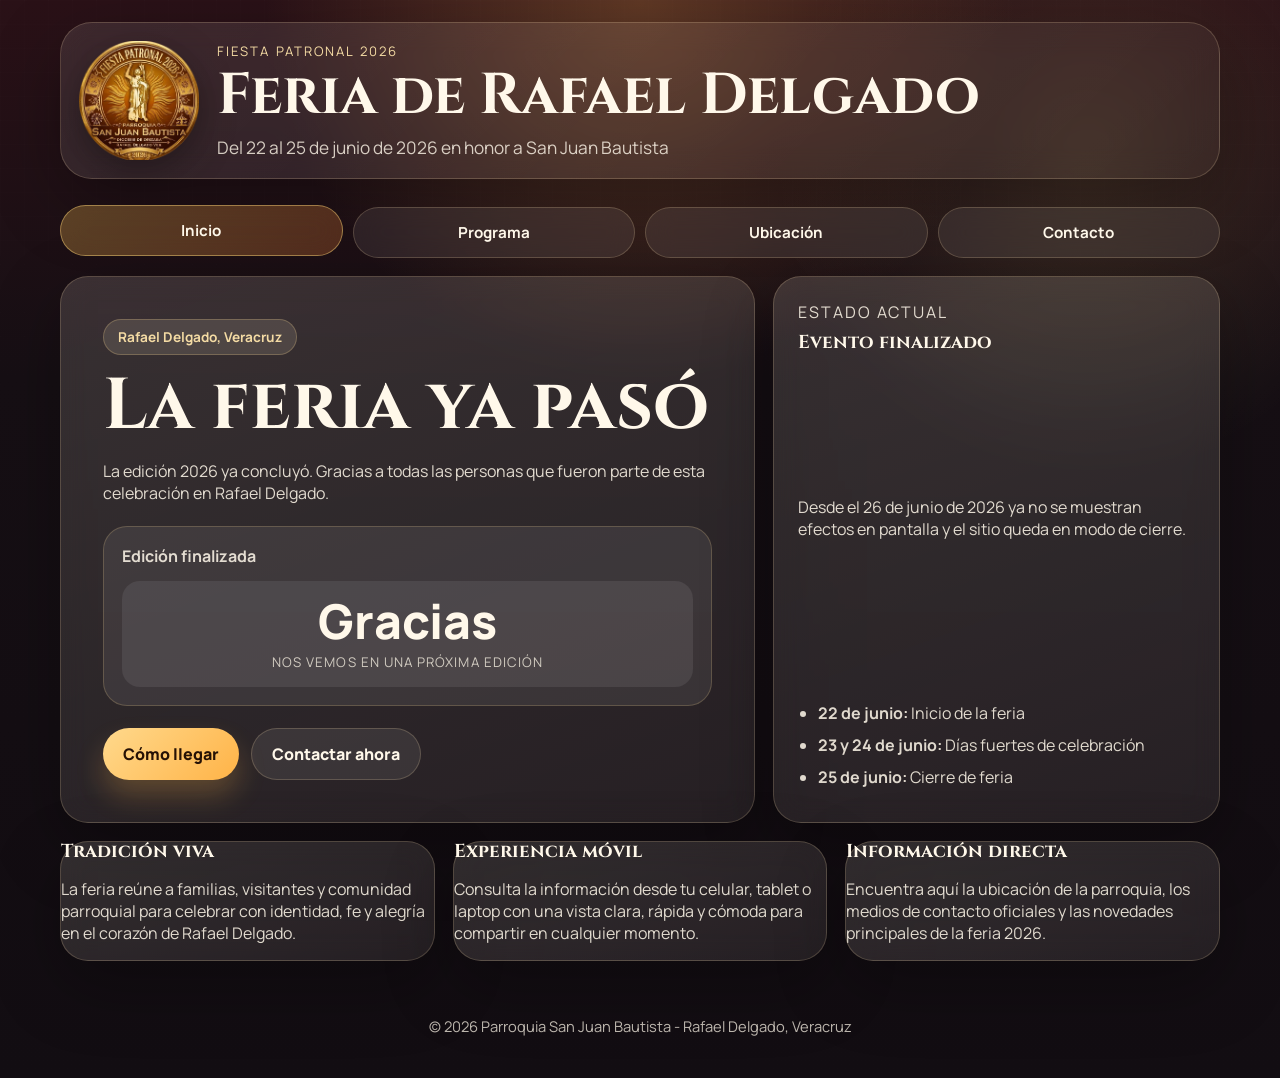
==== index.html @ 19fdaf2d "Fiesta_Patronal_RD" ====
<!DOCTYPE html>
<html lang="es">
<head>
    <meta charset="UTF-8">
    <meta name="viewport" content="width=device-width, initial-scale=1.0">
    <link rel="icon" type="image/png" href="LOGO_N.png">
    <title>Inicio - Feria Patronal Rafael Delgado 2026</title>
    <link rel="stylesheet" href="estilos.css">
</head>
<body class="inicio-body">
    <div class="efectos" id="fx-root" aria-hidden="true"></div>

    <header class="site-header">
        <div class="brand-wrap">
            <img src="LOGO_N.png" alt="Logo de la Parroquia San Juan Bautista" class="brand-logo">
            <div class="brand-copy">
                <p class="eyebrow">Fiesta Patronal 2026</p>
                <h1>Feria de Rafael Delgado</h1>
                <p class="brand-subtitle">Del 22 al 25 de junio de 2026 en honor a San Juan Bautista</p>
            </div>
        </div>
    </header>

    <nav class="site-nav" aria-label="Navegación principal">
        <a href="index.html" class="is-active">Inicio</a>
        <a href="programa.html">Programa</a>
        <a href="ubicacion.html">Ubicación</a>
        <a href="contacto.html">Contacto</a>
    </nav>

    <main>
        <section class="hero hero-inicio">
            <div class="hero-copy">
                <span class="pill">Rafael Delgado, Veracruz</span>
                <h2 id="estado-feria-titulo">La cuenta regresiva ya comenzó</h2>
                <p id="estado-feria-texto">
                    Nos estamos preparando para vivir una feria llena de fe, tradición, música y convivencia familiar.
                </p>

                <div class="countdown-card" id="countdown-card">
                    <p class="countdown-label">Faltan para el 22 de junio de 2026</p>
                    <div class="countdown-grid" id="countdown" aria-live="polite">
                        <div class="time-box">
                            <span id="dias">0</span>
                            <small>Días</small>
                        </div>
                        <div class="time-box">
                            <span id="horas">0</span>
                            <small>Horas</small>
                        </div>
                        <div class="time-box">
                            <span id="minutos">0</span>
                            <small>Minutos</small>
                        </div>
                        <div class="time-box">
                            <span id="segundos">0</span>
                            <small>Segundos</small>
                        </div>
                    </div>
                </div>

                <div class="hero-actions">
                    <a href="ubicacion.html" class="btn btn-primary">Cómo llegar</a>
                    <a href="contacto.html" class="btn btn-secondary">Contactar ahora</a>
                </div>
            </div>

            <aside class="hero-panel" id="hero-panel">
                <div class="panel-top">
                    <p class="panel-kicker">Estado actual</p>
                    <h3 id="panel-title">Preparativos en marcha</h3>
                </div>
                <p id="panel-text">
                    Muy pronto compartiremos el programa completo para que puedas planear tu visita con tiempo.
                </p>
                <ul class="mini-agenda">
                    <li><strong>22 de junio:</strong> Inicio de la feria</li>
                    <li><strong>23 y 24 de junio:</strong> Días fuertes de celebración</li>
                    <li><strong>25 de junio:</strong> Cierre de feria</li>
                </ul>
            </aside>
        </section>

        <section class="feature-grid">
            <article class="info-card">
                <h3>Tradición viva</h3>
                <p>La feria reúne a familias, visitantes y comunidad parroquial para celebrar con identidad, fe y alegría en el corazón de Rafael Delgado.</p>
            </article>
            <article class="info-card">
                <h3>Experiencia móvil</h3>
                <p>Consulta la información desde tu celular, tablet o laptop con una vista clara, rápida y cómoda para compartir en cualquier momento.</p>
            </article>
            <article class="info-card">
                <h3>Información directa</h3>
                <p>Encuentra aquí la ubicación de la parroquia, los medios de contacto oficiales y las novedades principales de la feria 2026.</p>
            </article>
        </section>
    </main>

    <footer class="site-footer">
        <p>© 2026 Parroquia San Juan Bautista - Rafael Delgado, Veracruz</p>
    </footer>

    <script src="inicio.js"></script>
</body>
</html>
---- estilos.css ----
@import url('https://fonts.googleapis.com/css2?family=Cinzel:wght@500;700&family=Manrope:wght@400;500;700;800&display=swap');

:root {
    --cream: #fff8ea;
    --sand: #f4dba4;
    --gold: #d9a92f;
    --amber: #ff8a3d;
    --wine: #5f1f20;
    --forest: #17352d;
    --night: #120d12;
    --navy: #19233f;
    --panel: rgba(255, 248, 234, 0.08);
    --panel-strong: rgba(255, 248, 234, 0.14);
    --border: rgba(255, 222, 173, 0.2);
    --shadow: 0 24px 70px rgba(0, 0, 0, 0.28);
    --radius-lg: 28px;
    --content-width: 1160px;
}

* {
    box-sizing: border-box;
}

html {
    scroll-behavior: smooth;
}

body {
    margin: 0;
    min-height: 100vh;
    color: var(--cream);
    font-family: 'Manrope', sans-serif;
    background:
        radial-gradient(circle at top, rgba(255, 173, 77, 0.25), transparent 30%),
        radial-gradient(circle at 85% 15%, rgba(255, 230, 120, 0.12), transparent 22%),
        linear-gradient(180deg, #2a1117 0%, #160f14 35%, #120d12 100%);
}

body::before {
    content: "";
    position: fixed;
    inset: 0;
    pointer-events: none;
    background-image:
        linear-gradient(rgba(255, 255, 255, 0.02) 1px, transparent 1px),
        linear-gradient(90deg, rgba(255, 255, 255, 0.02) 1px, transparent 1px);
    background-size: 24px 24px;
    mask-image: linear-gradient(to bottom, rgba(0, 0, 0, 0.45), transparent 85%);
}

.inicio-body.celebracion-dia-22 {
    background:
        radial-gradient(circle at top, rgba(255, 198, 78, 0.34), transparent 28%),
        radial-gradient(circle at 15% 20%, rgba(255, 119, 119, 0.18), transparent 18%),
        linear-gradient(180deg, #33121a 0%, #170d1c 42%, #120d12 100%);
}

.inicio-body.celebracion-dia-fuerte {
    background:
        radial-gradient(circle at top, rgba(255, 102, 126, 0.35), transparent 28%),
        radial-gradient(circle at 80% 18%, rgba(255, 205, 84, 0.22), transparent 18%),
        linear-gradient(180deg, #2d1025 0%, #161024 45%, #0f0c16 100%);
}

.inicio-body.cierre-feria {
    background:
        radial-gradient(circle at top, rgba(124, 199, 255, 0.18), transparent 28%),
        radial-gradient(circle at 85% 15%, rgba(255, 207, 117, 0.18), transparent 20%),
        linear-gradient(180deg, #18223e 0%, #132034 38%, #101820 100%);
}

.site-header,
.site-nav,
main,
.site-footer {
    position: relative;
    z-index: 2;
}

.site-header,
.site-nav,
.page-shell,
.site-footer,
.hero,
.feature-grid {
    width: min(calc(100% - 24px), var(--content-width));
    margin-inline: auto;
}

.site-header {
    padding: 22px 0 14px;
}

.brand-wrap {
    display: flex;
    align-items: center;
    gap: 18px;
    background: linear-gradient(135deg, rgba(255, 255, 255, 0.1), rgba(255, 255, 255, 0.04));
    border: 1px solid var(--border);
    border-radius: 32px;
    box-shadow: var(--shadow);
    padding: 18px;
    backdrop-filter: blur(14px);
}

.brand-logo {
    width: clamp(82px, 18vw, 120px);
    height: auto;
    flex-shrink: 0;
    filter: drop-shadow(0 10px 18px rgba(0, 0, 0, 0.35));
}

.small-logo {
    width: clamp(72px, 15vw, 96px);
}

.eyebrow {
    margin: 0 0 6px;
    color: var(--sand);
    font-size: 0.82rem;
    letter-spacing: 0.16em;
    text-transform: uppercase;
}

.brand-copy h1,
.hero-copy h2,
.info-card h2,
.contact-card h2,
.info-card h3,
.panel-top h3 {
    margin: 0;
    font-family: 'Cinzel', serif;
    line-height: 1.05;
}

.brand-copy h1 {
    font-size: clamp(1.8rem, 6vw, 3.6rem);
}

.brand-subtitle {
    margin: 10px 0 0;
    max-width: 720px;
    color: rgba(255, 248, 234, 0.8);
    font-size: clamp(0.96rem, 2.8vw, 1.08rem);
}

.site-nav {
    position: sticky;
    top: 10px;
    z-index: 4;
    display: grid;
    grid-template-columns: repeat(4, 1fr);
    gap: 10px;
    margin-top: 14px;
}

.site-nav a {
    text-align: center;
    text-decoration: none;
    color: var(--cream);
    background: rgba(255, 255, 255, 0.08);
    border: 1px solid var(--border);
    border-radius: 999px;
    padding: 14px 10px;
    font-weight: 700;
    font-size: 0.95rem;
    backdrop-filter: blur(14px);
    transition: transform 0.22s ease, background 0.22s ease, border-color 0.22s ease;
}

.site-nav a:hover,
.site-nav a:focus-visible,
.site-nav a.is-active {
    background: linear-gradient(135deg, rgba(255, 195, 86, 0.28), rgba(255, 138, 61, 0.24));
    border-color: rgba(255, 218, 123, 0.45);
    transform: translateY(-2px);
}

main {
    padding: 18px 0 40px;
}

.hero {
    display: grid;
    gap: 18px;
}

.hero-inicio {
    grid-template-columns: minmax(0, 1.4fr) minmax(280px, 0.9fr);
    align-items: stretch;
}

.hero-copy,
.hero-panel,
.info-card,
.contact-card {
    background: linear-gradient(160deg, var(--panel-strong), var(--panel));
    border: 1px solid var(--border);
    border-radius: var(--radius-lg);
    box-shadow: var(--shadow);
    backdrop-filter: blur(14px);
}

.hero-copy {
    padding: clamp(24px, 5vw, 42px);
}

.pill {
    display: inline-flex;
    align-items: center;
    gap: 8px;
    padding: 8px 14px;
    border-radius: 999px;
    background: rgba(255, 245, 215, 0.12);
    border: 1px solid rgba(255, 215, 141, 0.24);
    color: var(--sand);
    font-weight: 700;
    font-size: 0.85rem;
}

.hero-copy h2 {
    margin-top: 14px;
    font-size: clamp(2rem, 6vw, 4.5rem);
}

.hero-copy p,
.hero-panel p,
.info-card p,
.detail-list,
.mini-agenda {
    color: rgba(255, 248, 234, 0.86);
    font-size: 1rem;
}

.countdown-card {
    margin-top: 22px;
    padding: 18px;
    border-radius: 24px;
    background: rgba(255, 252, 245, 0.08);
    border: 1px solid rgba(255, 219, 145, 0.2);
}

.countdown-label {
    margin: 0 0 14px;
    color: var(--sand);
    font-weight: 700;
}

.countdown-grid {
    display: grid;
    grid-template-columns: repeat(4, minmax(0, 1fr));
    gap: 12px;
}

.time-box {
    padding: 16px 10px;
    border-radius: 18px;
    text-align: center;
    background: rgba(255, 255, 255, 0.08);
}

.time-box span {
    display: block;
    font-size: clamp(1.6rem, 7vw, 3rem);
    font-weight: 800;
    line-height: 1;
}

.time-box small {
    display: block;
    margin-top: 8px;
    color: rgba(255, 248, 234, 0.74);
    text-transform: uppercase;
    letter-spacing: 0.08em;
}

.hero-actions {
    display: flex;
    flex-wrap: wrap;
    gap: 12px;
    margin-top: 22px;
}

.btn {
    display: inline-flex;
    align-items: center;
    justify-content: center;
    min-height: 52px;
    padding: 14px 20px;
    border-radius: 999px;
    text-decoration: none;
    font-weight: 800;
    transition: transform 0.2s ease;
}

.btn:hover,
.btn:focus-visible {
    transform: translateY(-2px);
}

.btn-primary {
    color: #261105;
    background: linear-gradient(135deg, #ffd98c, #ffb347);
    box-shadow: 0 16px 28px rgba(255, 179, 71, 0.24);
}

.btn-secondary {
    color: var(--cream);
    background: rgba(255, 255, 255, 0.08);
    border: 1px solid var(--border);
}

.hero-panel {
    padding: 24px;
    display: flex;
    flex-direction: column;
    justify-content: space-between;
}

.panel-kicker {
    margin: 0 0 10px;
    color: var(--sand);
    text-transform: uppercase;
    letter-spacing: 0.12em;
    font-size: 0.78rem;
}

.mini-agenda,
.detail-list {
    margin: 18px 0 0;
    padding-left: 20px;
}

.mini-agenda li,
.detail-list li {
    margin-bottom: 10px;
}

.feature-grid,
.contact-grid,
.location-grid {
    display: grid;
    gap: 18px;
    margin-top: 18px;
}

.feature-grid {
    grid-template-columns: repeat(3, minmax(0, 1fr));
}

.page-shell {
    padding: 18px 0 42px;
}

.single-column {
    display: grid;
}

.contact-intro {
    margin-top: 18px;
}

.spotlight-card,
.map-card,
.address-card,
.contact-card {
    padding: clamp(22px, 4vw, 34px);
}

.location-grid {
    grid-template-columns: 1.1fr 0.9fr;
}

.contact-grid {
    grid-template-columns: repeat(2, minmax(0, 1fr));
}

.contact-card {
    display: flex;
    align-items: center;
    gap: 18px;
    color: var(--cream);
    text-decoration: none;
}

.map-embed-wrap {
    margin: 22px 0 18px;
    border-radius: 22px;
    overflow: hidden;
    border: 1px solid var(--border);
    min-height: 320px;
    background: rgba(255, 255, 255, 0.06);
}

.map-embed-wrap iframe {
    display: block;
    width: 100%;
    height: 320px;
    border: 0;
}

.icon-badge {
    width: 72px;
    height: 72px;
    border-radius: 22px;
    display: inline-flex;
    align-items: center;
    justify-content: center;
    flex-shrink: 0;
}

.icon-badge svg {
    width: 36px;
    height: 36px;
    fill: currentColor;
}

.facebook-icon {
    background: linear-gradient(135deg, #2d6bff, #1842a0);
    color: #fff;
}

.whatsapp-icon {
    background: linear-gradient(135deg, #48de72, #109f4e);
    color: #fff;
}

.site-footer {
    padding: 0 0 28px;
    text-align: center;
    color: rgba(255, 248, 234, 0.72);
    font-size: 0.92rem;
}

.efectos {
    position: fixed;
    inset: 0;
    pointer-events: none;
    overflow: hidden;
    z-index: 1;
}

.particle,
.balloon,
.firework-burst {
    position: absolute;
    will-change: transform, opacity;
}

.particle {
    width: 10px;
    height: 16px;
    border-radius: 4px;
    opacity: 0.92;
    animation: fall linear forwards;
}

.balloon {
    width: 34px;
    height: 44px;
    border-radius: 50% 50% 48% 48%;
    opacity: 0.9;
    animation: floatUp linear forwards;
    box-shadow: inset -6px -8px 0 rgba(255, 255, 255, 0.16);
}

.balloon::after {
    content: "";
    position: absolute;
    left: 50%;
    top: 42px;
    width: 2px;
    height: 70px;
    background: rgba(255, 255, 255, 0.45);
    transform: translateX(-50%);
}

.firework-burst {
    width: 10px;
    height: 10px;
    border-radius: 50%;
    animation: explode 1s ease-out forwards;
    box-shadow:
        0 -60px 0 0 currentColor,
        42px -42px 0 0 currentColor,
        60px 0 0 0 currentColor,
        42px 42px 0 0 currentColor,
        0 60px 0 0 currentColor,
        -42px 42px 0 0 currentColor,
        -60px 0 0 0 currentColor,
        -42px -42px 0 0 currentColor,
        22px -54px 0 0 currentColor,
        54px -22px 0 0 currentColor,
        54px 22px 0 0 currentColor,
        22px 54px 0 0 currentColor,
        -22px 54px 0 0 currentColor,
        -54px 22px 0 0 currentColor,
        -54px -22px 0 0 currentColor,
        -22px -54px 0 0 currentColor;
}

@keyframes fall {
    0% {
        transform: translate3d(0, -10vh, 0) rotate(0deg);
        opacity: 0;
    }
    10% {
        opacity: 0.95;
    }
    100% {
        transform: translate3d(var(--drift, 0px), 110vh, 0) rotate(680deg);
        opacity: 0;
    }
}

@keyframes floatUp {
    0% {
        transform: translate3d(0, 18vh, 0);
        opacity: 0;
    }
    10% {
        opacity: 0.92;
    }
    100% {
        transform: translate3d(var(--drift, 0px), -120vh, 0);
        opacity: 0;
    }
}

@keyframes explode {
    0% {
        transform: scale(0.2);
        opacity: 0;
    }
    12% {
        opacity: 1;
    }
    100% {
        transform: scale(1);
        opacity: 0;
    }
}

@media (max-width: 980px) {
    .hero-inicio,
    .feature-grid,
    .location-grid,
    .contact-grid {
        grid-template-columns: 1fr;
    }

    .site-nav {
        top: 8px;
    }
}

@media (max-width: 720px) {
    .site-header,
    .site-nav,
    .page-shell,
    .site-footer,
    .hero,
    .feature-grid {
        width: min(calc(100% - 18px), var(--content-width));
    }

    .brand-wrap {
        align-items: flex-start;
        flex-direction: column;
        padding: 16px;
    }

    .site-nav {
        grid-template-columns: repeat(2, 1fr);
    }

    .hero-copy,
    .hero-panel,
    .spotlight-card,
    .map-card,
    .address-card,
    .contact-card {
        padding: 20px;
    }

    .countdown-grid {
        grid-template-columns: repeat(2, minmax(0, 1fr));
    }

    .contact-card {
        align-items: flex-start;
    }
}

@media (max-width: 480px) {
    .site-nav a {
        padding: 12px 8px;
        font-size: 0.9rem;
    }

    .btn {
        width: 100%;
    }

    .hero-actions {
        flex-direction: column;
    }

    .icon-badge {
        width: 62px;
        height: 62px;
        border-radius: 18px;
    }

    .icon-badge svg {
        width: 30px;
        height: 30px;
    }
}
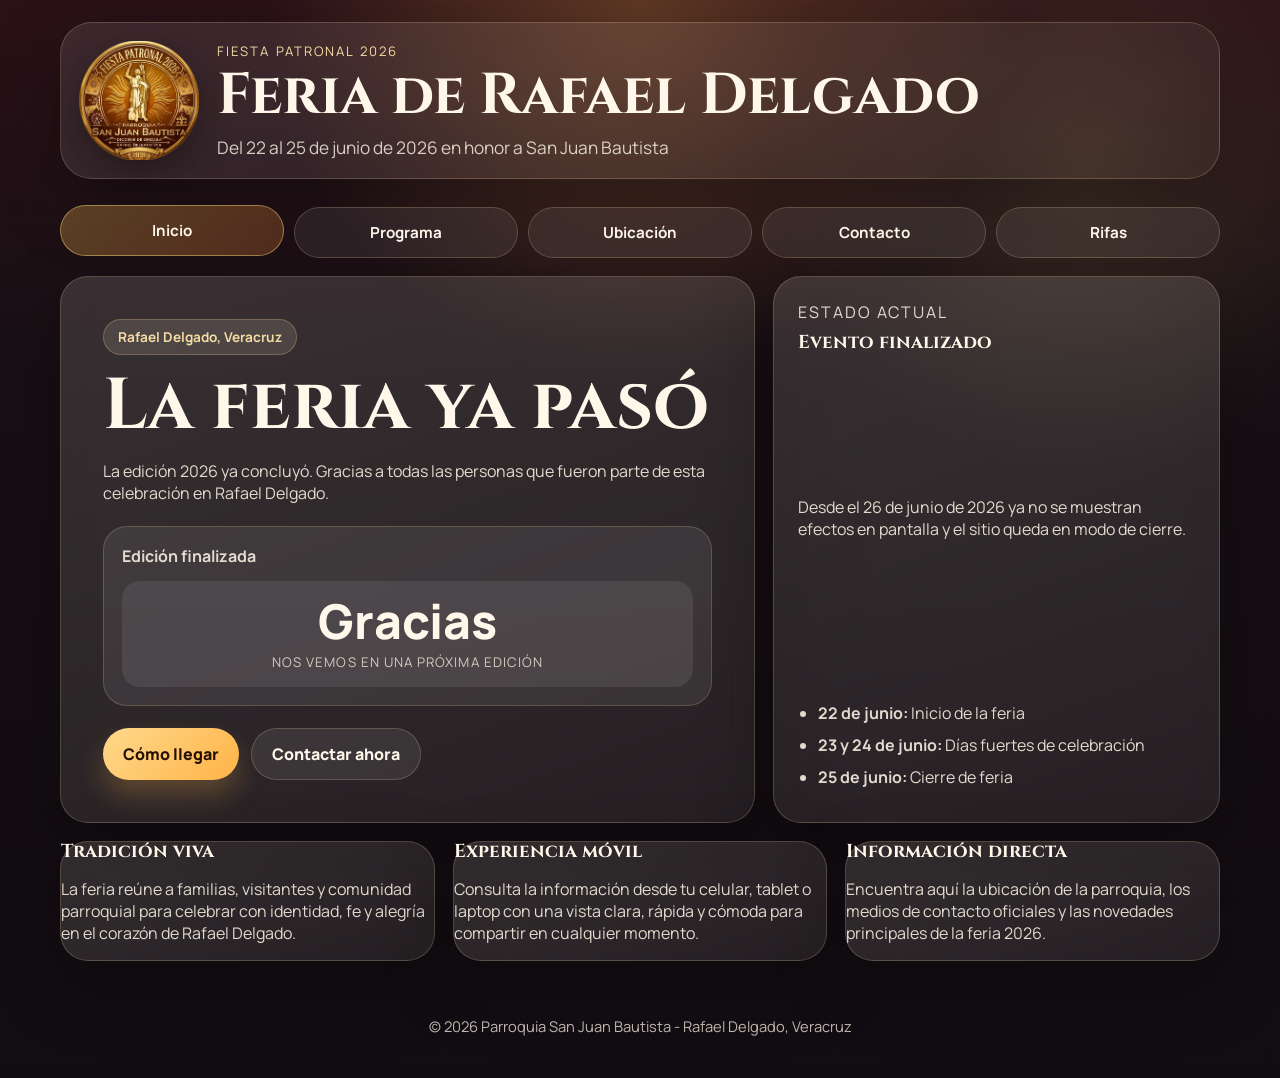
==== commit e36eb8b1: "Agregue contenido nuevo" ====
--- a/index.html
+++ b/index.html
@@ -26,6 +26,7 @@
         <a href="programa.html">Programa</a>
         <a href="ubicacion.html">Ubicación</a>
         <a href="contacto.html">Contacto</a>
+        <a href="rifas.html">Rifas</a>
     </nav>
 
     <main>
--- a/estilos.css
+++ b/estilos.css
@@ -149,7 +149,7 @@
     top: 10px;
     z-index: 4;
     display: grid;
-    grid-template-columns: repeat(4, 1fr);
+    grid-template-columns: repeat(5, 1fr);
     gap: 10px;
     margin-top: 14px;
 }
@@ -381,6 +381,57 @@
     gap: 18px;
     color: var(--cream);
     text-decoration: none;
+}
+
+.raffle-list {
+    display: grid;
+    grid-template-columns: repeat(3, minmax(0, 1fr));
+    gap: 18px;
+    margin-top: 18px;
+}
+
+.raffle-card-real {
+    overflow: hidden;
+    padding: 0;
+}
+
+.raffle-image-wrap {
+    aspect-ratio: 4 / 3;
+    overflow: hidden;
+    background: rgba(255, 255, 255, 0.06);
+}
+
+.raffle-image {
+    display: block;
+    width: 100%;
+    height: 100%;
+    object-fit: cover;
+}
+
+.raffle-content {
+    padding: 22px;
+}
+
+.raffle-price {
+    margin: 14px 0 0;
+    color: var(--sand);
+    font-size: 1.1rem;
+    font-weight: 800;
+}
+
+.raffle-details {
+    margin-top: 16px;
+}
+
+.raffle-contact-panel {
+    padding-bottom: 26px;
+}
+
+.raffle-contact-links {
+    display: grid;
+    grid-template-columns: repeat(2, minmax(0, 1fr));
+    gap: 18px;
+    margin-top: 24px;
 }
 
 .map-embed-wrap {
@@ -545,7 +596,9 @@
     .hero-inicio,
     .feature-grid,
     .location-grid,
-    .contact-grid {
+    .contact-grid,
+    .raffle-list,
+    .raffle-contact-links {
         grid-template-columns: 1fr;
     }
 
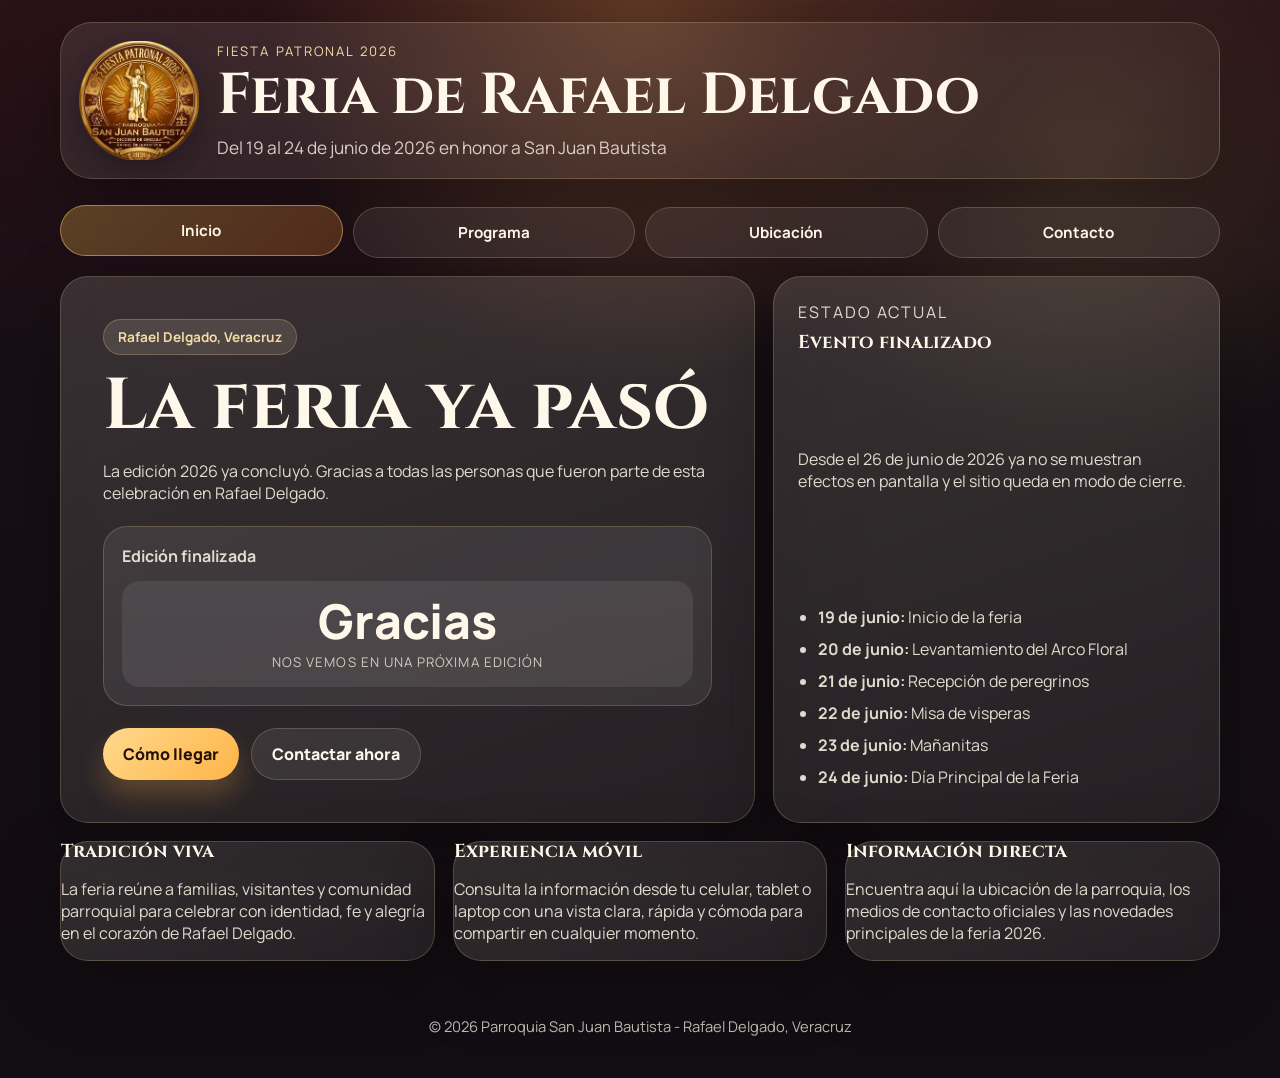
==== commit 75324bac: "Actualizando estilos y paginas del proyecto" ====
--- a/index.html
+++ b/index.html
@@ -16,7 +16,7 @@
             <div class="brand-copy">
                 <p class="eyebrow">Fiesta Patronal 2026</p>
                 <h1>Feria de Rafael Delgado</h1>
-                <p class="brand-subtitle">Del 22 al 25 de junio de 2026 en honor a San Juan Bautista</p>
+                <p class="brand-subtitle">Del 19 al 24 de junio de 2026 en honor a San Juan Bautista</p>
             </div>
         </div>
     </header>
@@ -26,7 +26,6 @@
         <a href="programa.html">Programa</a>
         <a href="ubicacion.html">Ubicación</a>
         <a href="contacto.html">Contacto</a>
-        <a href="rifas.html">Rifas</a>
     </nav>
 
     <main>
@@ -39,7 +38,7 @@
                 </p>
 
                 <div class="countdown-card" id="countdown-card">
-                    <p class="countdown-label">Faltan para el 22 de junio de 2026</p>
+                    <p class="countdown-label">Faltan para el 24 de junio de 2026</p>
                     <div class="countdown-grid" id="countdown" aria-live="polite">
                         <div class="time-box">
                             <span id="dias">0</span>
@@ -69,15 +68,18 @@
             <aside class="hero-panel" id="hero-panel">
                 <div class="panel-top">
                     <p class="panel-kicker">Estado actual</p>
-                    <h3 id="panel-title">Preparativos en marcha</h3>
+                    <h3 id="panel-title">Preparativos Listos </h3>
                 </div>
                 <p id="panel-text">
                     Muy pronto compartiremos el programa completo para que puedas planear tu visita con tiempo.
                 </p>
                 <ul class="mini-agenda">
-                    <li><strong>22 de junio:</strong> Inicio de la feria</li>
-                    <li><strong>23 y 24 de junio:</strong> Días fuertes de celebración</li>
-                    <li><strong>25 de junio:</strong> Cierre de feria</li>
+                    <li><strong>19 de junio:</strong> Inicio de la feria</li>
+                    <li><strong>20 de junio:</strong> Levantamiento del Arco Floral</li>
+                    <li><strong>21 de junio:</strong> Recepción de peregrinos</li>
+                    <li><strong>22 de junio:</strong> Misa de visperas</li>
+                    <li><strong>23 de junio:</strong> Mañanitas</li>
+                    <li><strong>24 de junio:</strong> Día Principal de la Feria</li>
                 </ul>
             </aside>
         </section>
--- a/estilos.css
+++ b/estilos.css
@@ -30,10 +30,20 @@
     min-height: 100vh;
     color: var(--cream);
     font-family: 'Manrope', sans-serif;
+    overflow-x: hidden;
     background:
         radial-gradient(circle at top, rgba(255, 173, 77, 0.25), transparent 30%),
         radial-gradient(circle at 85% 15%, rgba(255, 230, 120, 0.12), transparent 22%),
         linear-gradient(180deg, #2a1117 0%, #160f14 35%, #120d12 100%);
+}
+
+body.lightbox-open {
+    overflow: hidden;
+}
+
+img {
+    max-width: 100%;
+    height: auto;
 }
 
 body::before {
@@ -149,7 +159,7 @@
     top: 10px;
     z-index: 4;
     display: grid;
-    grid-template-columns: repeat(5, 1fr);
+    grid-template-columns: repeat(4, 1fr);
     gap: 10px;
     margin-top: 14px;
 }
@@ -194,6 +204,7 @@
 .hero-panel,
 .info-card,
 .contact-card {
+    min-width: 0;
     background: linear-gradient(160deg, var(--panel-strong), var(--panel));
     border: 1px solid var(--border);
     border-radius: var(--radius-lg);
@@ -383,57 +394,6 @@
     text-decoration: none;
 }
 
-.raffle-list {
-    display: grid;
-    grid-template-columns: repeat(3, minmax(0, 1fr));
-    gap: 18px;
-    margin-top: 18px;
-}
-
-.raffle-card-real {
-    overflow: hidden;
-    padding: 0;
-}
-
-.raffle-image-wrap {
-    aspect-ratio: 4 / 3;
-    overflow: hidden;
-    background: rgba(255, 255, 255, 0.06);
-}
-
-.raffle-image {
-    display: block;
-    width: 100%;
-    height: 100%;
-    object-fit: cover;
-}
-
-.raffle-content {
-    padding: 22px;
-}
-
-.raffle-price {
-    margin: 14px 0 0;
-    color: var(--sand);
-    font-size: 1.1rem;
-    font-weight: 800;
-}
-
-.raffle-details {
-    margin-top: 16px;
-}
-
-.raffle-contact-panel {
-    padding-bottom: 26px;
-}
-
-.raffle-contact-links {
-    display: grid;
-    grid-template-columns: repeat(2, minmax(0, 1fr));
-    gap: 18px;
-    margin-top: 24px;
-}
-
 .map-embed-wrap {
     margin: 22px 0 18px;
     border-radius: 22px;
@@ -481,6 +441,45 @@
     text-align: center;
     color: rgba(255, 248, 234, 0.72);
     font-size: 0.92rem;
+}
+
+.lightbox {
+    position: fixed;
+    inset: 0;
+    display: none;
+    align-items: center;
+    justify-content: center;
+    padding: 24px;
+    background: rgba(10, 8, 11, 0.88);
+    z-index: 20;
+}
+
+.lightbox.is-open {
+    display: flex;
+}
+
+.lightbox-image {
+    max-width: min(96vw, 980px);
+    max-height: 86vh;
+    width: auto;
+    height: auto;
+    border-radius: 18px;
+    box-shadow: 0 24px 60px rgba(0, 0, 0, 0.45);
+}
+
+.lightbox-close {
+    position: absolute;
+    top: 16px;
+    right: 16px;
+    width: 48px;
+    height: 48px;
+    border: 0;
+    border-radius: 999px;
+    background: rgba(255, 255, 255, 0.14);
+    color: #fff;
+    font-size: 2rem;
+    line-height: 1;
+    cursor: pointer;
 }
 
 .efectos {
@@ -596,9 +595,7 @@
     .hero-inicio,
     .feature-grid,
     .location-grid,
-    .contact-grid,
-    .raffle-list,
-    .raffle-contact-links {
+    .contact-grid {
         grid-template-columns: 1fr;
     }
 
@@ -643,9 +640,19 @@
     .contact-card {
         align-items: flex-start;
     }
+
 }
 
 @media (max-width: 480px) {
+    .site-header,
+    .site-nav,
+    .page-shell,
+    .site-footer,
+    .hero,
+    .feature-grid {
+        width: min(calc(100% - 12px), var(--content-width));
+    }
+
     .site-nav a {
         padding: 12px 8px;
         font-size: 0.9rem;
@@ -669,4 +676,379 @@
         width: 30px;
         height: 30px;
     }
-}
+
+    .brand-wrap {
+        border-radius: 24px;
+        padding: 14px;
+    }
+
+    .hero-copy,
+    .hero-panel,
+    .info-card,
+    .contact-card {
+        border-radius: 22px;
+    }
+
+    .lightbox {
+        padding: 12px;
+    }
+
+    .lightbox-close {
+        top: 10px;
+        right: 10px;
+    }
+}
+
+.programa-body {
+    background:
+        radial-gradient(circle at top, rgba(255, 205, 126, 0.28), transparent 28%),
+        linear-gradient(180deg, #f8f0e2 0%, #f4e7cf 42%, #ecdfc3 100%);
+    color: #18306f;
+}
+
+.programa-body .site-footer {
+    color: rgba(24, 48, 111, 0.78);
+}
+
+.programa-body .site-nav a {
+    background: rgba(24, 48, 111, 0.08);
+    color: #18306f;
+    border-color: rgba(24, 48, 111, 0.12);
+}
+
+.programa-body .site-nav a:hover,
+.programa-body .site-nav a:focus-visible,
+.programa-body .site-nav a.is-active {
+    background: linear-gradient(135deg, rgba(24, 48, 111, 0.14), rgba(227, 151, 18, 0.18));
+    border-color: rgba(227, 151, 18, 0.36);
+}
+
+.poster-page {
+    padding-top: 10px;
+}
+
+.poster-hero {
+    width: min(calc(100% - 12px), 1280px);
+    margin: 0 auto;
+}
+
+.poster-frame {
+    position: relative;
+    padding: clamp(18px, 2.4vw, 30px);
+    border-radius: 34px;
+    background:
+        linear-gradient(180deg, rgba(255, 255, 255, 0.72), rgba(248, 236, 214, 0.92)),
+        radial-gradient(circle at top, rgba(255, 208, 111, 0.12), transparent 36%);
+    border: 2px solid rgba(24, 48, 111, 0.18);
+    box-shadow: 0 28px 70px rgba(72, 45, 12, 0.2);
+    overflow: hidden;
+}
+
+.poster-frame::before,
+.poster-frame::after {
+    content: "";
+    position: absolute;
+    inset: 14px;
+    border-radius: 26px;
+    pointer-events: none;
+    border: 1px solid rgba(227, 151, 18, 0.22);
+}
+
+.poster-frame::after {
+    inset: 24px;
+    border-style: dashed;
+    opacity: 0.45;
+}
+
+.poster-top {
+    position: relative;
+    z-index: 1;
+    text-align: center;
+    padding: 8px 0 22px;
+}
+
+.poster-badge {
+    display: inline-flex;
+    margin-bottom: 12px;
+    padding: 8px 16px;
+    border-radius: 999px;
+    background: rgba(24, 48, 111, 0.08);
+    color: #d48c0d;
+    font-family: 'Cinzel', serif;
+    font-weight: 700;
+    letter-spacing: 0.12em;
+    text-transform: uppercase;
+}
+
+.poster-top h2 {
+    margin: 0;
+    font-family: 'Cinzel', serif;
+    font-size: clamp(2.6rem, 8vw, 6.6rem);
+    line-height: 0.92;
+    color: #12357c;
+    text-transform: uppercase;
+    letter-spacing: 0.04em;
+}
+
+.poster-subtitle {
+    margin: 12px 0 6px;
+    font-size: clamp(1.1rem, 3vw, 1.6rem);
+    color: #d48c0d;
+    font-weight: 800;
+    letter-spacing: 0.1em;
+    text-transform: uppercase;
+}
+
+.poster-location {
+    margin: 0;
+    font-size: clamp(0.95rem, 2.4vw, 1.1rem);
+    color: #12357c;
+    font-weight: 700;
+    letter-spacing: 0.18em;
+    text-transform: uppercase;
+}
+
+.poster-divider {
+    position: relative;
+    margin: 10px auto 18px;
+    text-align: center;
+    color: #12357c;
+    font-family: 'Cinzel', serif;
+    font-size: clamp(1.2rem, 4vw, 2rem);
+    font-weight: 700;
+    letter-spacing: 0.08em;
+}
+
+.poster-divider::before,
+.poster-divider::after {
+    content: "";
+    position: absolute;
+    top: 50%;
+    width: 28%;
+    height: 2px;
+    background: linear-gradient(90deg, transparent, #d48c0d, transparent);
+}
+
+.poster-divider::before {
+    left: 0;
+}
+
+.poster-divider::after {
+    right: 0;
+}
+
+.poster-grid {
+    position: relative;
+    z-index: 1;
+    display: grid;
+    grid-template-columns: repeat(3, minmax(0, 1fr));
+    gap: 16px;
+}
+
+.day-card {
+    display: flex;
+    flex-direction: column;
+    min-width: 0;
+    overflow: hidden;
+    border-radius: 24px;
+    border: 2px solid rgba(24, 48, 111, 0.18);
+    background: rgba(255, 255, 255, 0.72);
+    box-shadow: 0 16px 36px rgba(45, 23, 4, 0.12);
+}
+
+.day-head {
+    padding: 12px 14px 10px;
+    text-align: center;
+}
+
+.day-head h3 {
+    margin: 0;
+    font-family: 'Cinzel', serif;
+    font-size: clamp(1.05rem, 2.4vw, 1.35rem);
+    color: #fff;
+    letter-spacing: 0.04em;
+}
+
+.day-green .day-head { background: linear-gradient(135deg, #1f7a3d, #155f2d); }
+.day-purple .day-head { background: linear-gradient(135deg, #6b2f9f, #4d1f7e); }
+.day-blue .day-head { background: linear-gradient(135deg, #1c5faa, #0f3d8f); }
+.day-orange .day-head { background: linear-gradient(135deg, #f27d15, #d15d00); }
+.day-red .day-head { background: linear-gradient(135deg, #c71f1f, #980f0f); }
+
+.schedule-table {
+    padding: 8px 12px 14px;
+    display: grid;
+    gap: 10px;
+}
+
+.schedule-row {
+    display: grid;
+    grid-template-columns: 104px minmax(0, 1fr);
+    gap: 12px;
+    align-items: start;
+    padding-bottom: 10px;
+    border-bottom: 1px solid rgba(24, 48, 111, 0.12);
+    color: #18306f;
+    font-weight: 700;
+}
+
+.schedule-row span:first-child {
+    color: #d87200;
+    font-weight: 800;
+}
+
+.schedule-row:last-child {
+    border-bottom: 0;
+    padding-bottom: 0;
+}
+
+.schedule-head {
+    padding-bottom: 8px;
+    color: #fff;
+    background: linear-gradient(135deg, rgba(24, 48, 111, 0.94), rgba(24, 48, 111, 0.84));
+    border-radius: 16px;
+    border: 0;
+}
+
+.schedule-head span {
+    color: #fff !important;
+}
+
+.poster-footer {
+    margin-top: 18px;
+    text-align: center;
+    font-family: 'Cinzel', serif;
+    font-size: clamp(1.5rem, 4.2vw, 2.4rem);
+    color: #18306f;
+    font-style: italic;
+    font-weight: 700;
+}
+
+.poster-brand .brand-copy h1 {
+    font-size: clamp(1.7rem, 6vw, 3rem);
+    color: #12357c;
+}
+
+@media (max-width: 1080px) {
+    .poster-grid {
+        grid-template-columns: repeat(2, minmax(0, 1fr));
+    }
+}
+
+@media (max-width: 680px) {
+    .poster-frame {
+        padding: 14px;
+        border-radius: 26px;
+    }
+
+    .poster-frame::before,
+    .poster-frame::after {
+        inset: 10px;
+    }
+
+    .poster-grid {
+        grid-template-columns: 1fr;
+    }
+
+    .poster-divider::before,
+    .poster-divider::after {
+        width: 18%;
+    }
+
+    .schedule-row {
+        grid-template-columns: 1fr;
+        gap: 6px;
+    }
+
+    .schedule-head {
+        grid-template-columns: 1fr 1fr;
+    }
+}
+
+.programa-body {
+    background:
+        radial-gradient(circle at top, rgba(255, 173, 77, 0.18), transparent 30%),
+        linear-gradient(180deg, #241417 0%, #140f13 45%, #100d11 100%);
+    color: var(--cream);
+}
+
+.programa-body .site-footer {
+    color: rgba(255, 248, 234, 0.7);
+}
+
+.programa-body .site-nav a {
+    background: rgba(255, 255, 255, 0.08);
+    color: var(--cream);
+    border-color: var(--border);
+}
+
+.programa-body .site-nav a:hover,
+.programa-body .site-nav a:focus-visible,
+.programa-body .site-nav a.is-active {
+    background: linear-gradient(135deg, rgba(255, 195, 86, 0.28), rgba(255, 138, 61, 0.24));
+    border-color: rgba(255, 218, 123, 0.45);
+}
+
+.programa-body .poster-frame {
+    background:
+        linear-gradient(160deg, rgba(255, 248, 234, 0.06), rgba(255, 248, 234, 0.03)),
+        radial-gradient(circle at top, rgba(255, 173, 77, 0.08), transparent 32%);
+    border-color: rgba(255, 218, 123, 0.16);
+    box-shadow: var(--shadow);
+}
+
+.programa-body .poster-frame::before,
+.programa-body .poster-frame::after {
+    border-color: rgba(255, 215, 141, 0.18);
+}
+
+.programa-body .poster-top h2,
+.programa-body .poster-divider,
+.programa-body .poster-footer {
+    background: linear-gradient(to bottom, #f9e29a 0%, #d4af37 50%, #a67c00 100%);
+    -webkit-background-clip: text;
+    background-clip: text;
+    -webkit-text-fill-color: transparent;
+    color: transparent;
+}
+
+.programa-body .poster-badge,
+.programa-body .poster-location {
+    color: var(--sand);
+}
+
+.programa-body .day-card {
+    background: rgba(255, 255, 255, 0.05);
+    border-color: rgba(255, 218, 123, 0.16);
+}
+
+.programa-body .schedule-table {
+    background: transparent;
+}
+
+.programa-body .schedule-row {
+    color: rgba(255, 248, 234, 0.92);
+    border-bottom-color: rgba(255, 248, 234, 0.12);
+}
+
+.programa-body .schedule-row span:first-child {
+    color: var(--sand);
+}
+
+.programa-body .schedule-head {
+    background: rgba(255, 195, 86, 0.16);
+}
+
+.programa-body .schedule-head span {
+    color: var(--cream) !important;
+}
+
+.programa-body .day-head h3 {
+    color: var(--cream);
+}
+
+@media (max-width: 680px) {
+    .programa-body .poster-grid {
+        grid-template-columns: 1fr;
+    }
+}
